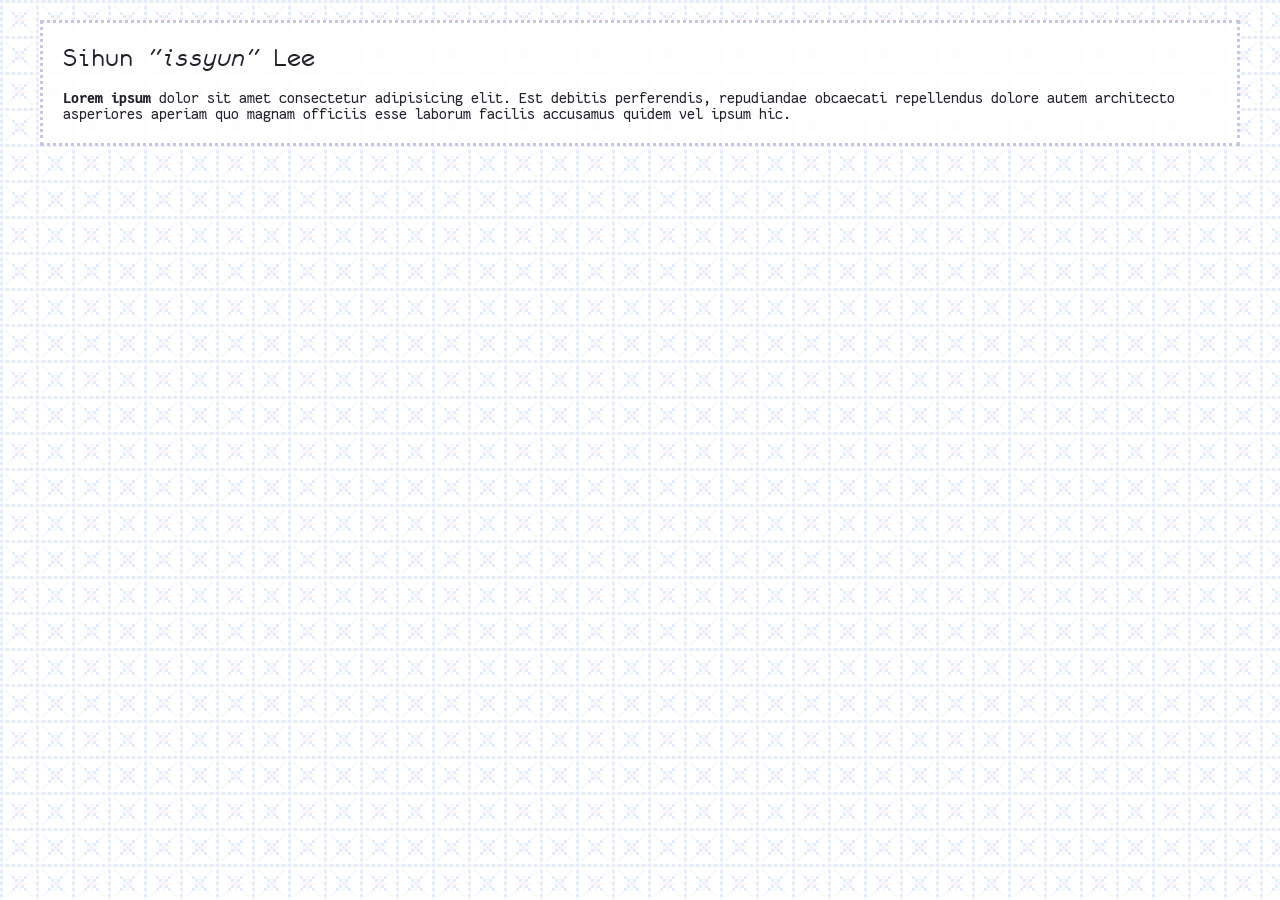
==== index.html @ 9e34fd27 "init repo" ====
<!DOCTYPE html>
<html lang="en">
    <head>
        <meta charset="UTF-8">
        <meta name="viewport" content="width=device-width, initial-scale=1.0">
        <title>Sihun "issyun" Lee</title>
        <link rel="stylesheet" href="css/reset.css">
        <link rel="stylesheet" href="css/styles.css">
    </head>
    <body>
        <div class="page-wrapper">
            <h1>Sihun <em>"issyun"</em> Lee</h1>
            <p><strong>Lorem ipsum</strong> dolor sit amet consectetur adipisicing elit. Est debitis perferendis, repudiandae obcaecati repellendus dolore autem architecto asperiores aperiam quo magnam officiis esse laborum facilis accusamus quidem vel ipsum hic.</p>
        </div>
    </body>
</html>
---- css/styles.css ----
@font-face {
    font-family: "FantasqueSansRegular";
    src: url('../fonts/FantasqueSansMNerdFont-Regular.ttf') format('truetype');
}

@font-face {
    font-family: "FantasqueSansBold";
    src: url('../fonts/FantasqueSansMNerdFont-Bold.ttf') format('truetype');
}

@font-face {
    font-family: "FantasqueSansItalic";
    src: url('../fonts/FantasqueSansMNerdFont-Italic.ttf') format('truetype');
}

@font-face {
    font-family: "FantasqueSansBoldItalic";
    src: url('../fonts/FantasqueSansMNerdFont-BoldItalic.ttf') format('truetype');
}

@font-face {
    font-family: "MonofurRegular";
    src: url('../fonts/MonofurNerdFont-Regular.ttf') format('truetype');
}

@font-face {
    font-family: "MonofurBold";
    src: url('../fonts/MonofurNerdFont-Bold.ttf') format('truetype');
}

@font-face {
    font-family: "MonofurItalic";
    src: url('../fonts/MonofurNerdFont-Italic.ttf') format('truetype');
}

html {
    font-size: 62.5%;
}

body {
    font-size: 1.6rem;
    padding: 2rem;
    color: #202029;
    background-image: url('../img/bgtile.png');
    background-repeat: repeat;
    background-size: 36px 36px;
}

p {
    font-family: "FantasqueSansRegular";
}

em {
    font-family: "FantasqueSansItalic";
}

strong {
    font-family: "FantasqueSansBold";
}

h1 {
    font-family: "MonofurRegular";
    font-size: 2.8rem;
    margin-bottom: 2rem;
}

h1 em {
    font-family: "MonofurItalic";
}


.page-wrapper {
    width: 100%;
    max-width: 120rem;
    margin: 0 auto;
    padding: 2rem;
    background-color: rgba(255, 255, 255, 0.9);
    border: 0.3rem dotted rgba(147, 146, 195, 0.5);
}
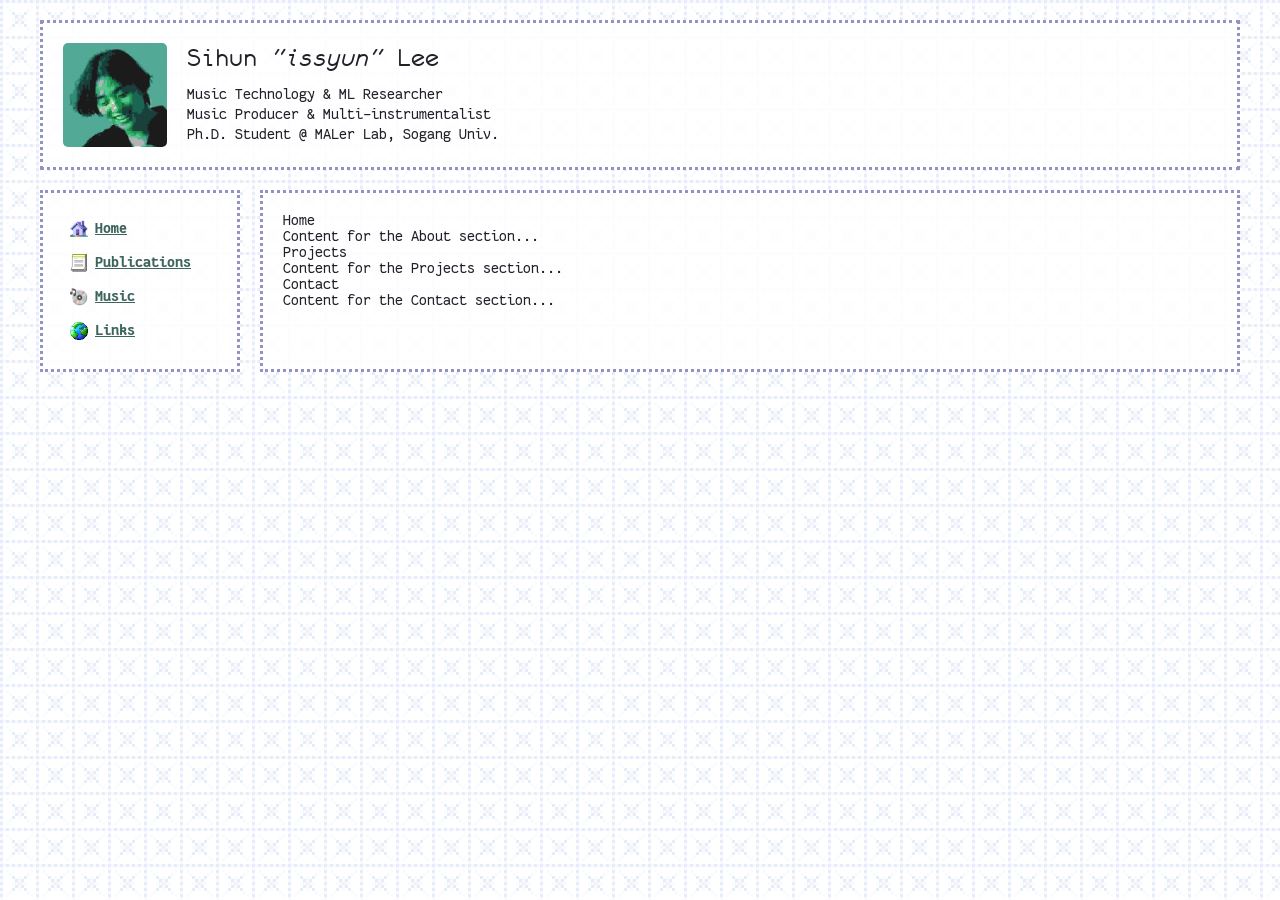
==== commit c8cbc6fa: "add: basic layout" ====
--- a/index.html
+++ b/index.html
@@ -8,9 +8,46 @@
         <link rel="stylesheet" href="css/styles.css">
     </head>
     <body>
-        <div class="page-wrapper">
-            <h1>Sihun <em>"issyun"</em> Lee</h1>
-            <p><strong>Lorem ipsum</strong> dolor sit amet consectetur adipisicing elit. Est debitis perferendis, repudiandae obcaecati repellendus dolore autem architecto asperiores aperiam quo magnam officiis esse laborum facilis accusamus quidem vel ipsum hic.</p>
+        <div class="header">
+            <img src="img/pfp.jpg" alt="Profile Picture" id="pfp">
+            <div>
+                <h1>Sihun <em>"issyun"</em> Lee</h1>
+                <p>Music Technology & ML Researcher</p>
+                <p>Music Producer & Multi-instrumentalist</p>
+                <p>Ph.D. Student @ MALer Lab, Sogang Univ.</p>
+            </div>
+        </div>
+        <div class="main-wrapper">
+            <nav>
+                <ul>
+                    <a href="#about">
+                        <li><img class="icon" src="img/icons/home.png"/>Home</li>
+                    </a>
+                    <a href="#projects">
+                        <li><img class="icon" src="img/icons/document.png"/>Publications</li>
+                    </a>
+                    <a href="#music">
+                        <li><img class="icon" src="img/icons/music.png"/>Music</li>
+                    </a>
+                    <a href="#contact">
+                        <li><img class="icon" src="img/icons/globe.png"/>Links</li>
+                    </a>
+                </ul>
+            </nav>
+            <div class="content">
+                <section id="about">
+                    <h2>Home</h2>
+                    <p>Content for the About section...</p>
+                </section>
+                <section id="projects">
+                    <h2>Projects</h2>
+                    <p>Content for the Projects section...</p>
+                </section>
+                <section id="contact">
+                    <h2>Contact</h2>
+                    <p>Content for the Contact section...</p>
+                </section>
+            </div>
         </div>
     </body>
 </html>
--- a/css/styles.css
+++ b/css/styles.css
@@ -40,14 +40,11 @@
 body {
     font-size: 1.6rem;
     padding: 2rem;
+    font-family: "FantasqueSansRegular";
     color: #202029;
     background-image: url('../img/bgtile.png');
     background-repeat: repeat;
     background-size: 36px 36px;
-}
-
-p {
-    font-family: "FantasqueSansRegular";
 }
 
 em {
@@ -61,19 +58,77 @@
 h1 {
     font-family: "MonofurRegular";
     font-size: 2.8rem;
-    margin-bottom: 2rem;
+    margin-bottom: 1.6rem;
 }
 
 h1 em {
     font-family: "MonofurItalic";
 }
 
+a, a:any-link {
+    font-family: "FantasqueSansBold";
+    color:  #3d645d;
+    text-decoration: underline;
+}
 
-.page-wrapper {
+.header {
+    display: flex;
+    width: 100%;
+    height: 15rem;
+    max-width: 120rem;
+    margin: 0 auto 2rem auto;
+    padding: 2rem;
+    background-color: rgba(255, 255, 255, 0.9);
+    border: 0.3rem dotted rgba(147, 146, 195, 1);
+}
+
+.header p {
+    margin-bottom: 0.4rem;
+}
+
+#pfp {
+    height: 100%;
+    border-radius: 0.5rem;
+    margin-right: 2rem;
+}
+
+.main-wrapper {
     width: 100%;
     max-width: 120rem;
+    display: grid;
+    grid-template-columns: 20rem 1fr;
+    grid-gap: 2rem;
     margin: 0 auto;
+    
+}
+
+nav {
+    background-color: rgba(255, 255, 255, 0.9);
+    border: 0.3rem dotted rgba(147, 146, 195, 1);
     padding: 2rem;
+}
+
+nav li {
+    display: flex;
+    align-items: center;
+    padding: 0.7rem;
+    margin-bottom: 0.2rem;
+}
+
+nav li:hover {
+    background-color: rgba(163, 213, 219, 0.3);
+    transition: background-color 0.3s ease;
+}
+
+.icon {
+    display: inline-block;
+    height: 1.8rem;
+    margin-right: 0.7rem;
+}
+
+.content {
     background-color: rgba(255, 255, 255, 0.9);
-    border: 0.3rem dotted rgba(147, 146, 195, 0.5);
-}+    border: 0.3rem dotted rgba(147, 146, 195, 1);
+    padding: 2rem;
+}
+
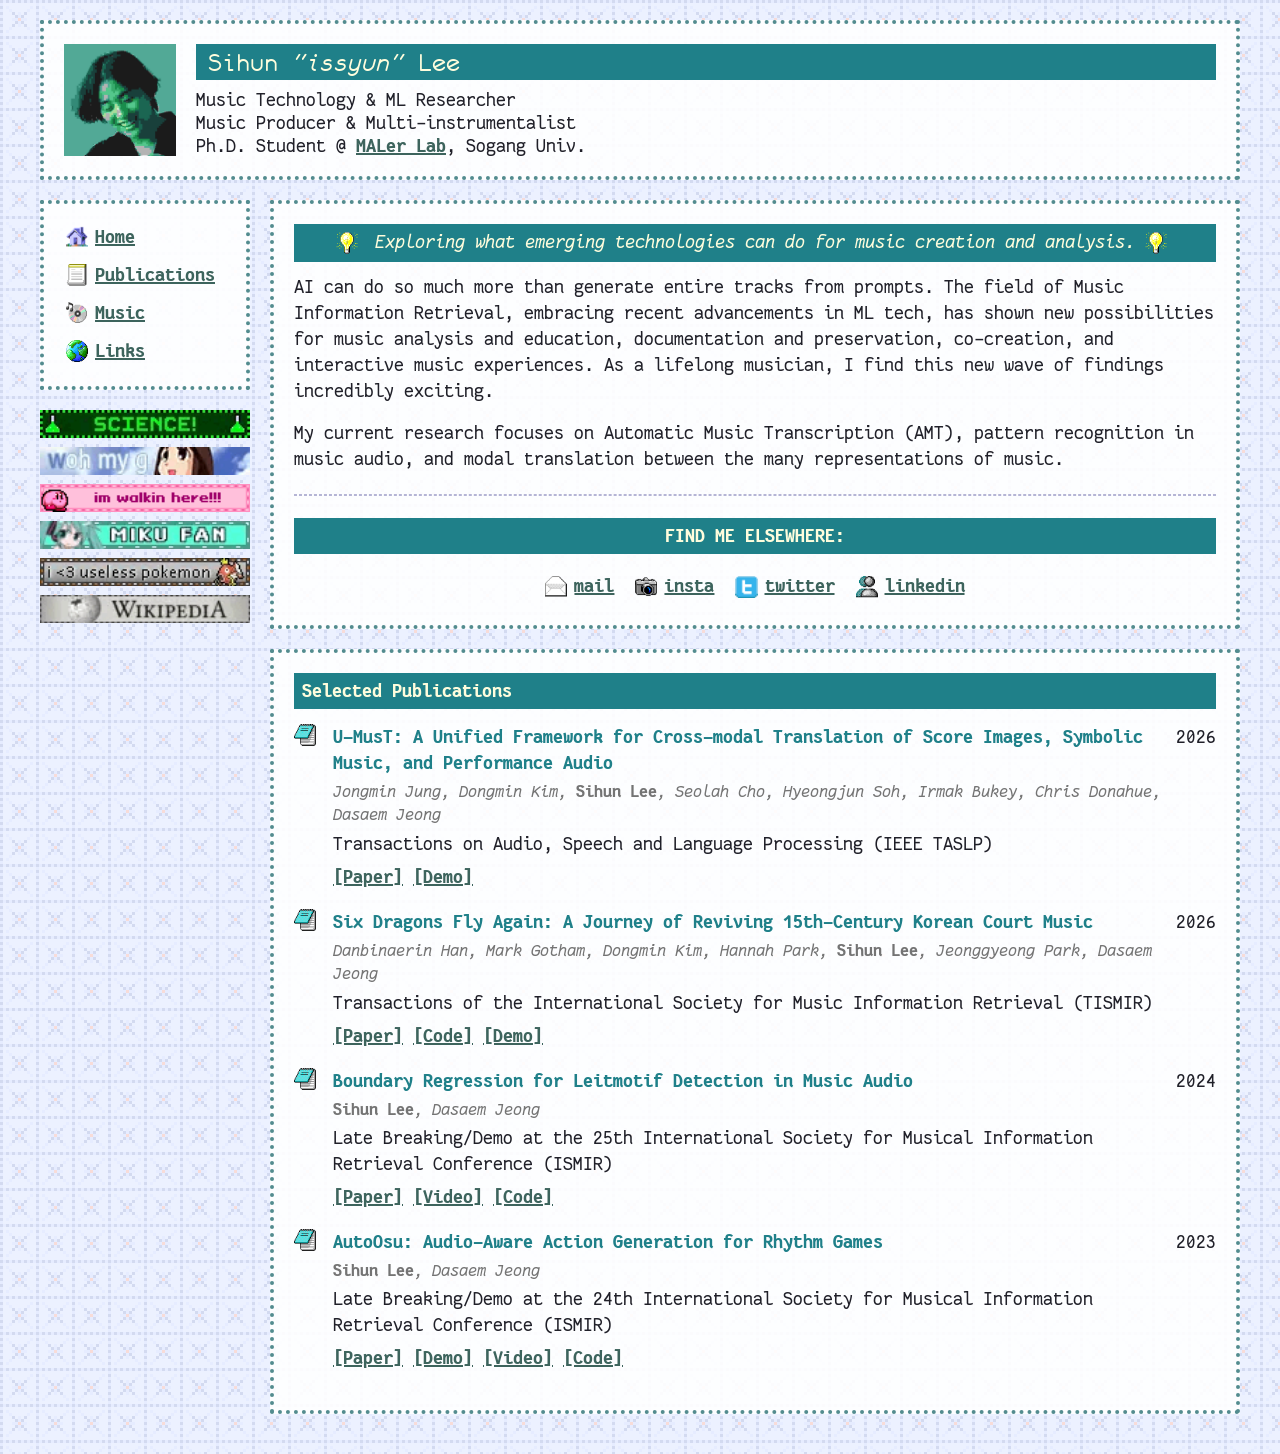
==== commit df770c6c: "add: intro and publications" ====
--- a/index.html
+++ b/index.html
@@ -14,39 +14,131 @@
                 <h1>Sihun <em>"issyun"</em> Lee</h1>
                 <p>Music Technology & ML Researcher</p>
                 <p>Music Producer & Multi-instrumentalist</p>
-                <p>Ph.D. Student @ MALer Lab, Sogang Univ.</p>
+                <p>Ph.D. Student @ <a href="https://malerlab.github.io/" target="_blank">MALer Lab</a>, Sogang Univ.</p>
             </div>
         </div>
         <div class="main-wrapper">
-            <nav>
-                <ul>
-                    <a href="#about">
-                        <li><img class="icon" src="img/icons/home.png"/>Home</li>
-                    </a>
-                    <a href="#projects">
-                        <li><img class="icon" src="img/icons/document.png"/>Publications</li>
-                    </a>
-                    <a href="#music">
-                        <li><img class="icon" src="img/icons/music.png"/>Music</li>
-                    </a>
-                    <a href="#contact">
-                        <li><img class="icon" src="img/icons/globe.png"/>Links</li>
-                    </a>
-                </ul>
-            </nav>
-            <div class="content">
-                <section id="about">
-                    <h2>Home</h2>
-                    <p>Content for the About section...</p>
-                </section>
-                <section id="projects">
-                    <h2>Projects</h2>
-                    <p>Content for the Projects section...</p>
-                </section>
-                <section id="contact">
-                    <h2>Contact</h2>
-                    <p>Content for the Contact section...</p>
-                </section>
+            <div>
+                <div id="sidebar">
+                    <nav>
+                        <ul>
+                            <a href="#about">
+                                <li><img class="icon" src="img/icons/home.png"/>Home</li>
+                            </a>
+                            <a href="#projects">
+                                <li><img class="icon" src="img/icons/document.png"/>Publications</li>
+                            </a>
+                            <a href="#music">
+                                <li><img class="icon" src="img/icons/music.png"/>Music</li>
+                            </a>
+                            <a href="#contact">
+                                <li><img class="icon" src="img/icons/globe.png"/>Links</li>
+                            </a>
+                        </ul>
+                    </nav>
+                    <div id="blinkies">
+                        <img src="img/blinkies/science.gif" />
+                        <img src="img/blinkies/woh.gif" />
+                        <img src="img/blinkies/kirbywalk.gif" />
+                        <img src="img/blinkies/miku.gif" />
+                        <img src="img/blinkies/pokemon.gif" />
+                        <img src="img/blinkies/wikipedia.gif" />
+                    </div>
+                </div>
+            </div>
+            <div>
+                <div class="content">
+                    <section>
+                        <h2 id="catch">
+                            <img class="icon" src="img/icons/bulb.png"/>
+                            Exploring what emerging technologies can do for music creation and analysis.
+                            <img class="icon" src="img/icons/bulb.png"/>
+                        </h2>
+                        <p>AI can do so much more than generate entire tracks from prompts. The field of Music Information Retrieval, embracing recent advancements in ML tech, has shown new possibilities for music analysis and education, documentation and preservation, co-creation, and interactive music experiences. As a lifelong musician, I find this new wave of findings incredibly exciting.</p>
+                        <p>My current research focuses on Automatic Music Transcription (AMT), pattern recognition in music audio, and modal translation between the many representations of music.</p>
+                    </section>
+                    <hr />
+                    <section>
+                        <h2 class="text-center">FIND ME ELSEWHERE:</h2>
+                        <ul id="contacts">
+                            <a href="mailto:sihunlee@sogang.ac.kr">
+                                <li><img class="icon" src="img/icons/mail.png"/>mail</li>
+                            </a>
+                            <a href="https://www.instagram.com/iss.yun/" target="_blank">
+                                <li><img class="icon" src="img/icons/cam.png"/>insta</li>
+                            </a>
+                            <a href="https://twitter.com/is_s_yun" target="_blank">
+                                <li><img class="icon" src="img/icons/twit.png"/>twitter</li>
+                            </a>
+                            <a href="https://www.linkedin.com/in/sihun-lee-44748b250" target="_blank">
+                                <li><img class="icon" src="img/icons/linkedin.png"/>linkedin</li>
+                            </a>
+                        </ul>
+                    </section>
+                </div>
+
+                <div class="content">
+                    <h2>Selected Publications</h2>
+                    <div class="bib-item">
+                        <img class="icon" src="img/icons/doc.png"/>
+                        <div class="bib-details">
+                            <p class="bib-title">U-MusT: A Unified Framework for Cross-modal Translation of Score Images, Symbolic Music, and Performance Audio</p>
+                            <p class="bib-authors">Jongmin Jung, Dongmin Kim, <strong>Sihun Lee</strong>, Seolah Cho, Hyeongjun Soh, Irmak Bukey, Chris Donahue, Dasaem Jeong</p>
+                            <p class="bib-source">Transactions on Audio, Speech and Language Processing (IEEE TASLP)</p>
+                            <div class="bib-links">
+                                <a href="https://ieeexplore.ieee.org/abstract/document/11316398" target="_blank">[Paper]</a>
+                                <a href="https://sakem.in/u-must/" target="_blank">[Demo]</a>
+                            </div>
+                        </div>
+                        <p class="bib-year">2026</p>
+                    </div>
+
+                    <div class="bib-item">
+                        <img class="icon" src="img/icons/doc.png"/>
+                        <div class="bib-details">
+                            <p class="bib-title">Six Dragons Fly Again: A Journey of Reviving 15th‑Century Korean Court Music</p>
+                            <p class="bib-authors">Danbinaerin Han, Mark Gotham, Dongmin Kim, Hannah Park, <strong>Sihun Lee</strong>, Jeonggyeong Park, Dasaem Jeong</p>
+                            <p class="bib-source">Transactions of the International Society for Music Information Retrieval (TISMIR)</p>
+                            <div class="bib-links">
+                                <a href="https://transactions.ismir.net/articles/10.5334/tismir.286" target="_blank">[Paper]</a>
+                                <a href="https://github.com/malerlab/sejongmusic" target="_blank">[Code]</a>
+                                <a href="https://www.six-dragons-fly-again.site/" target="_blank">[Demo]</a>
+                            </div>
+                        </div>
+                        <p class="bib-year">2026</p>
+                    </div>
+
+                    <div class="bib-item">
+                        <img class="icon" src="img/icons/doc.png"/>
+                        <div class="bib-details">
+                            <p class="bib-title">Boundary Regression for Leitmotif Detection in Music Audio</p>
+                            <p class="bib-authors"><strong>Sihun Lee</strong>, Dasaem Jeong</p>
+                            <p class="bib-source">Late Breaking/Demo at the 25th International Society for Musical Information Retrieval Conference (ISMIR)</p>
+                            <div class="bib-links">
+                                <a href="https://ismir2024program.ismir.net/lbd_506.html" target="_blank">[Paper]</a>
+                                <a href="https://www.youtube.com/watch?v=75cNbrIj5CI" target="_blank">[Video]</a>
+                                <a href="https://github.com/MALerLab/leitmotif-boundary-regression" target="_blank">[Code]</a>
+                            </div>
+                        </div>
+                        <p class="bib-year">2024</p>
+                    </div>
+
+                    <div class="bib-item">
+                        <img class="icon" src="img/icons/doc.png"/>
+                        <div class="bib-details">
+                            <p class="bib-title">AutoOsu: Audio-Aware Action Generation for Rhythm Games</p>
+                            <p class="bib-authors"><strong>Sihun Lee</strong>, Dasaem Jeong</p>
+                            <p class="bib-source">Late Breaking/Demo at the 24th International Society for Musical Information Retrieval Conference (ISMIR)</p>
+                            <div class="bib-links">
+                                <a href="https://ismir2023program.ismir.net/lbd_319.html" target="_blank">[Paper]</a>
+                                <a href="https://issyun.github.io/autoosu/" target="_blank">[Demo]</a>
+                                <a href="https://www.youtube.com/watch?v=WFZILcxf76o" target="_blank">[Video]</a>
+                                <a href="https://github.com/issyun/AutoOsu" target="_blank">[Code]</a>
+                            </div>
+                        </div>
+                        <p class="bib-year">2023</p>
+                    </div>
+                </div>
             </div>
         </div>
     </body>
--- a/css/styles.css
+++ b/css/styles.css
@@ -38,13 +38,18 @@
 }
 
 body {
-    font-size: 1.6rem;
+    font-size: 2rem;
     padding: 2rem;
     font-family: "FantasqueSansRegular";
     color: #202029;
-    background-image: url('../img/bgtile.png');
+    background-image: url('../img/bgtile1.png');
     background-repeat: repeat;
     background-size: 36px 36px;
+}
+
+p {
+    line-height: 1.3;
+    margin-bottom: 1.6rem;
 }
 
 em {
@@ -58,37 +63,59 @@
 h1 {
     font-family: "MonofurRegular";
     font-size: 2.8rem;
-    margin-bottom: 1.6rem;
+    padding: 0.4rem 1.2rem;
+    margin-bottom: 1rem;
+    background-color: rgb(31, 128, 137);
+    color: #FFFDDD;
 }
 
 h1 em {
     font-family: "MonofurItalic";
 }
 
+h2 {
+    font-family: "FantasqueSansBold";
+    margin-bottom: 1.5rem;
+    color: #FFFDDD;
+    background-color: rgb(31, 128, 137);
+    padding: 0.8rem;
+}
+
 a, a:any-link {
     font-family: "FantasqueSansBold";
     color:  #3d645d;
     text-decoration: underline;
 }
 
+hr {
+    border-style: dashed;
+    border-width: 0.15rem;
+    border-color: rgb(181, 181, 213);
+    margin: 2.2rem 0;
+}
+
 .header {
     display: flex;
     width: 100%;
-    height: 15rem;
+    height: 16rem;
     max-width: 120rem;
     margin: 0 auto 2rem auto;
     padding: 2rem;
     background-color: rgba(255, 255, 255, 0.9);
-    border: 0.3rem dotted rgba(147, 146, 195, 1);
+    border: 0.4rem dotted rgb(83, 140, 143);
+}
+
+.header div{
+    flex: 1;
 }
 
 .header p {
-    margin-bottom: 0.4rem;
+    line-height: 1;
+    margin-bottom: 0.3rem;
 }
 
 #pfp {
     height: 100%;
-    border-radius: 0.5rem;
     margin-right: 2rem;
 }
 
@@ -96,16 +123,16 @@
     width: 100%;
     max-width: 120rem;
     display: grid;
-    grid-template-columns: 20rem 1fr;
+    grid-template-columns: 21rem 1fr;
     grid-gap: 2rem;
     margin: 0 auto;
-    
 }
 
 nav {
     background-color: rgba(255, 255, 255, 0.9);
-    border: 0.3rem dotted rgba(147, 146, 195, 1);
-    padding: 2rem;
+    border: 0.4rem dotted rgb(83, 140, 143);
+    padding: 1.5rem;
+    margin-bottom: 2rem;
 }
 
 nav li {
@@ -115,20 +142,80 @@
     margin-bottom: 0.2rem;
 }
 
-nav li:hover {
+a li:hover {
     background-color: rgba(163, 213, 219, 0.3);
     transition: background-color 0.3s ease;
 }
 
 .icon {
     display: inline-block;
-    height: 1.8rem;
+    vertical-align: middle;
+    height: 2.2rem;
     margin-right: 0.7rem;
 }
 
 .content {
     background-color: rgba(255, 255, 255, 0.9);
-    border: 0.3rem dotted rgba(147, 146, 195, 1);
+    border: 0.4rem dotted rgb(83, 140, 143);
     padding: 2rem;
-}
-
+    margin-bottom: 2rem;
+}
+
+.bib-item {
+    display: flex;
+    gap: 1rem;
+    margin-bottom: 2.2rem;
+}
+
+.bib-title {
+    font-family: "FantasqueSansBold";
+    color: rgb(31, 128, 137);
+    margin-bottom: 0.4rem;
+}
+
+.bib-authors {
+    font-family: "FantasqueSansItalic";
+    font-size: 1.8rem;
+    color: rgb(116, 116, 116);
+    margin-bottom: 0.4rem;
+}
+
+.bib-source {
+    margin-bottom: 1rem;
+}
+
+.bib-links {
+    font-family: "FantasqueSansRegular";
+    color: rgb(83, 140, 143);
+}
+
+#sidebar {
+    position: sticky;
+    top: 2rem;
+}
+
+#blinkies img {
+    width: 100%;
+    margin-bottom: 0.5rem;
+}
+
+#catch {
+    font-family: "FantasqueSansItalic";
+    text-align: center;
+    margin-bottom: 1.2rem;
+}
+
+#contacts {
+    display: flex;
+    flex-wrap: wrap;
+    justify-content: center;
+    gap: 0.7rem;
+}
+
+#contacts li {
+    padding: 0.7rem;
+}
+
+.text-center {
+    text-align: center;
+}
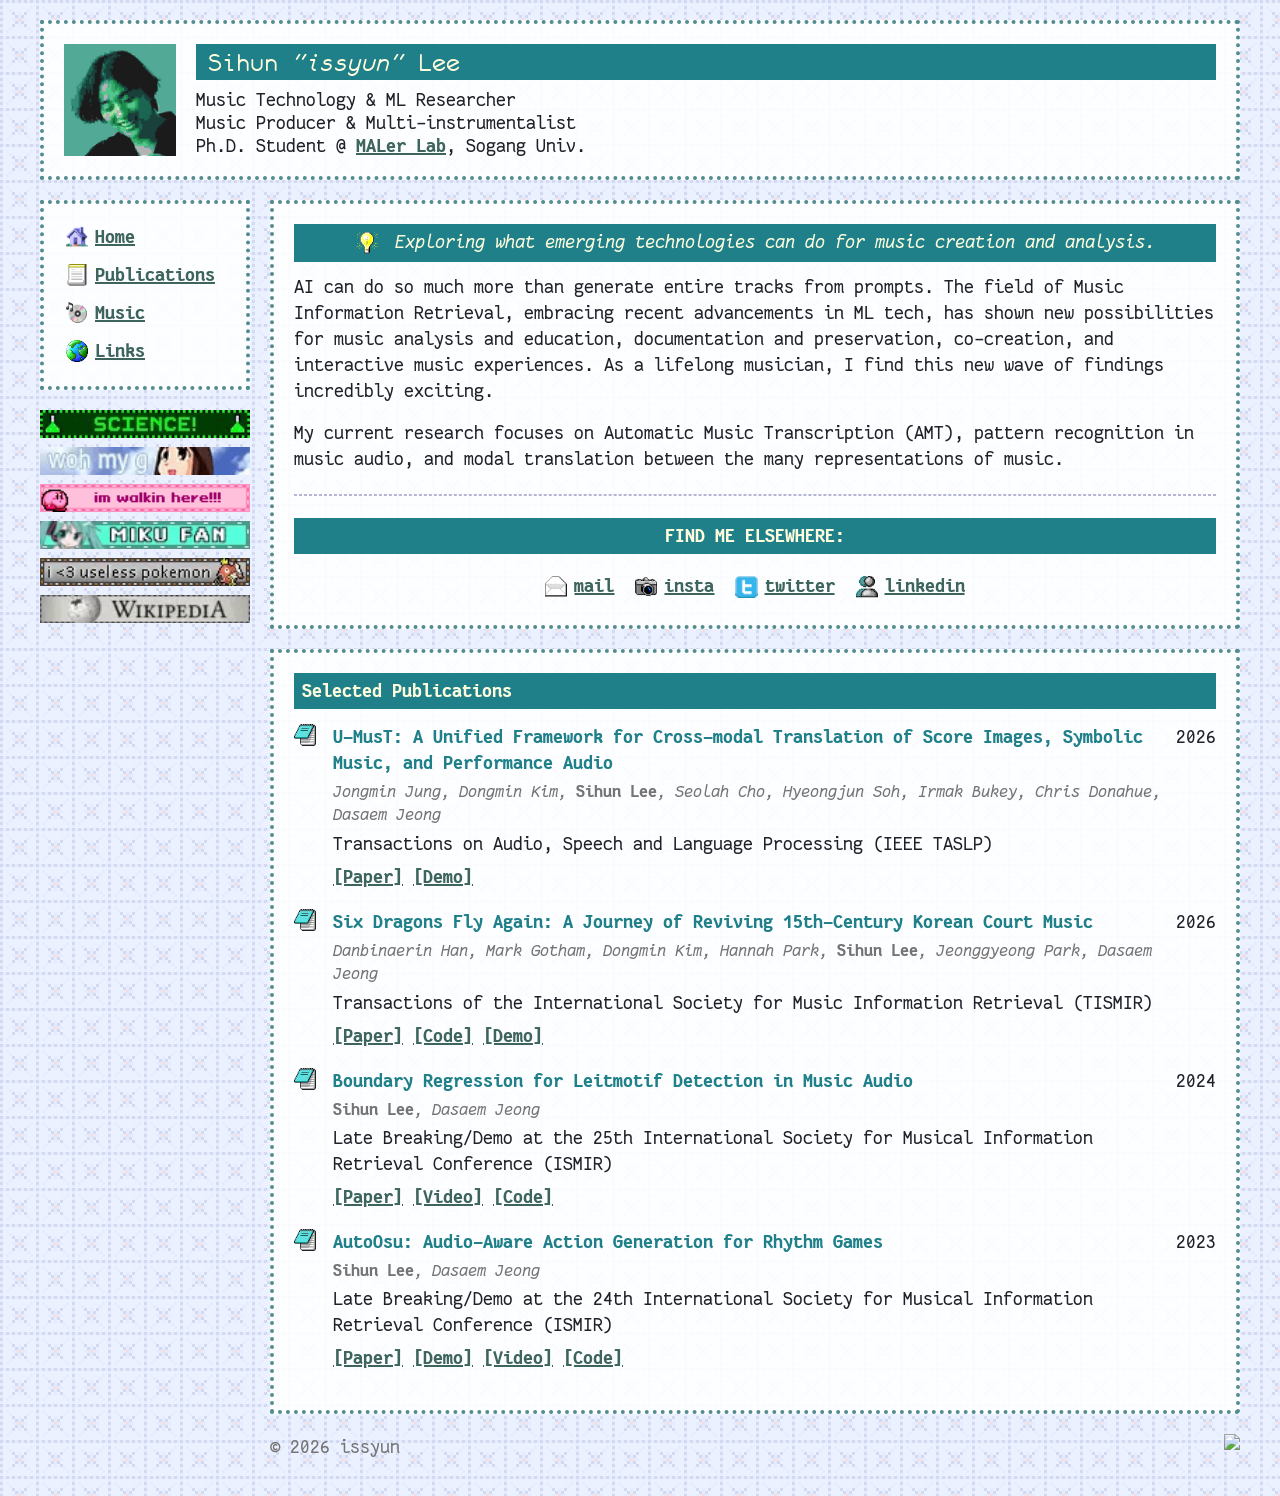
==== commit 6b20b433: "add: links page" ====
--- a/index.html
+++ b/index.html
@@ -31,7 +31,7 @@
                             <a href="#music">
                                 <li><img class="icon" src="img/icons/music.png"/>Music</li>
                             </a>
-                            <a href="#contact">
+                            <a href="/links">
                                 <li><img class="icon" src="img/icons/globe.png"/>Links</li>
                             </a>
                         </ul>
@@ -52,7 +52,6 @@
                         <h2 id="catch">
                             <img class="icon" src="img/icons/bulb.png"/>
                             Exploring what emerging technologies can do for music creation and analysis.
-                            <img class="icon" src="img/icons/bulb.png"/>
                         </h2>
                         <p>AI can do so much more than generate entire tracks from prompts. The field of Music Information Retrieval, embracing recent advancements in ML tech, has shown new possibilities for music analysis and education, documentation and preservation, co-creation, and interactive music experiences. As a lifelong musician, I find this new wave of findings incredibly exciting.</p>
                         <p>My current research focuses on Automatic Music Transcription (AMT), pattern recognition in music audio, and modal translation between the many representations of music.</p>
@@ -139,6 +138,10 @@
                         <p class="bib-year">2023</p>
                     </div>
                 </div>
+                <div id="footer">
+                    <p>© 2026 issyun</p>
+                    <a href="https://nekoweb.org/"><img src="https://nekoweb.org/assets/buttons/button12.gif"></a>
+                </div>
             </div>
         </div>
     </body>
--- a/css/styles.css
+++ b/css/styles.css
@@ -81,6 +81,12 @@
     padding: 0.8rem;
 }
 
+h3 {
+    font-family: "FantasqueSansBold";
+    color: rgb(31, 128, 137);
+    margin-bottom: 1rem;
+}
+
 a, a:any-link {
     font-family: "FantasqueSansBold";
     color:  #3d645d;
@@ -218,4 +224,31 @@
 
 .text-center {
     text-align: center;
+}
+
+.links-wrapper {
+    display: flex;
+    flex-wrap: wrap;
+    gap: 1.5rem;
+    margin-bottom: 2.5rem;
+}
+
+.links-wrapper a {
+    flex: 1 1 20rem;
+    display: block;
+}
+
+button {
+    width: 100%;
+    height: 100%;
+    padding: 2rem;
+    font-family: "FantasqueSansRegular";
+    font-size: 1.8rem;
+    cursor: pointer;
+}
+
+#footer {
+    display: flex;
+    justify-content: space-between;
+    color: rgb(116, 116, 116);
 }
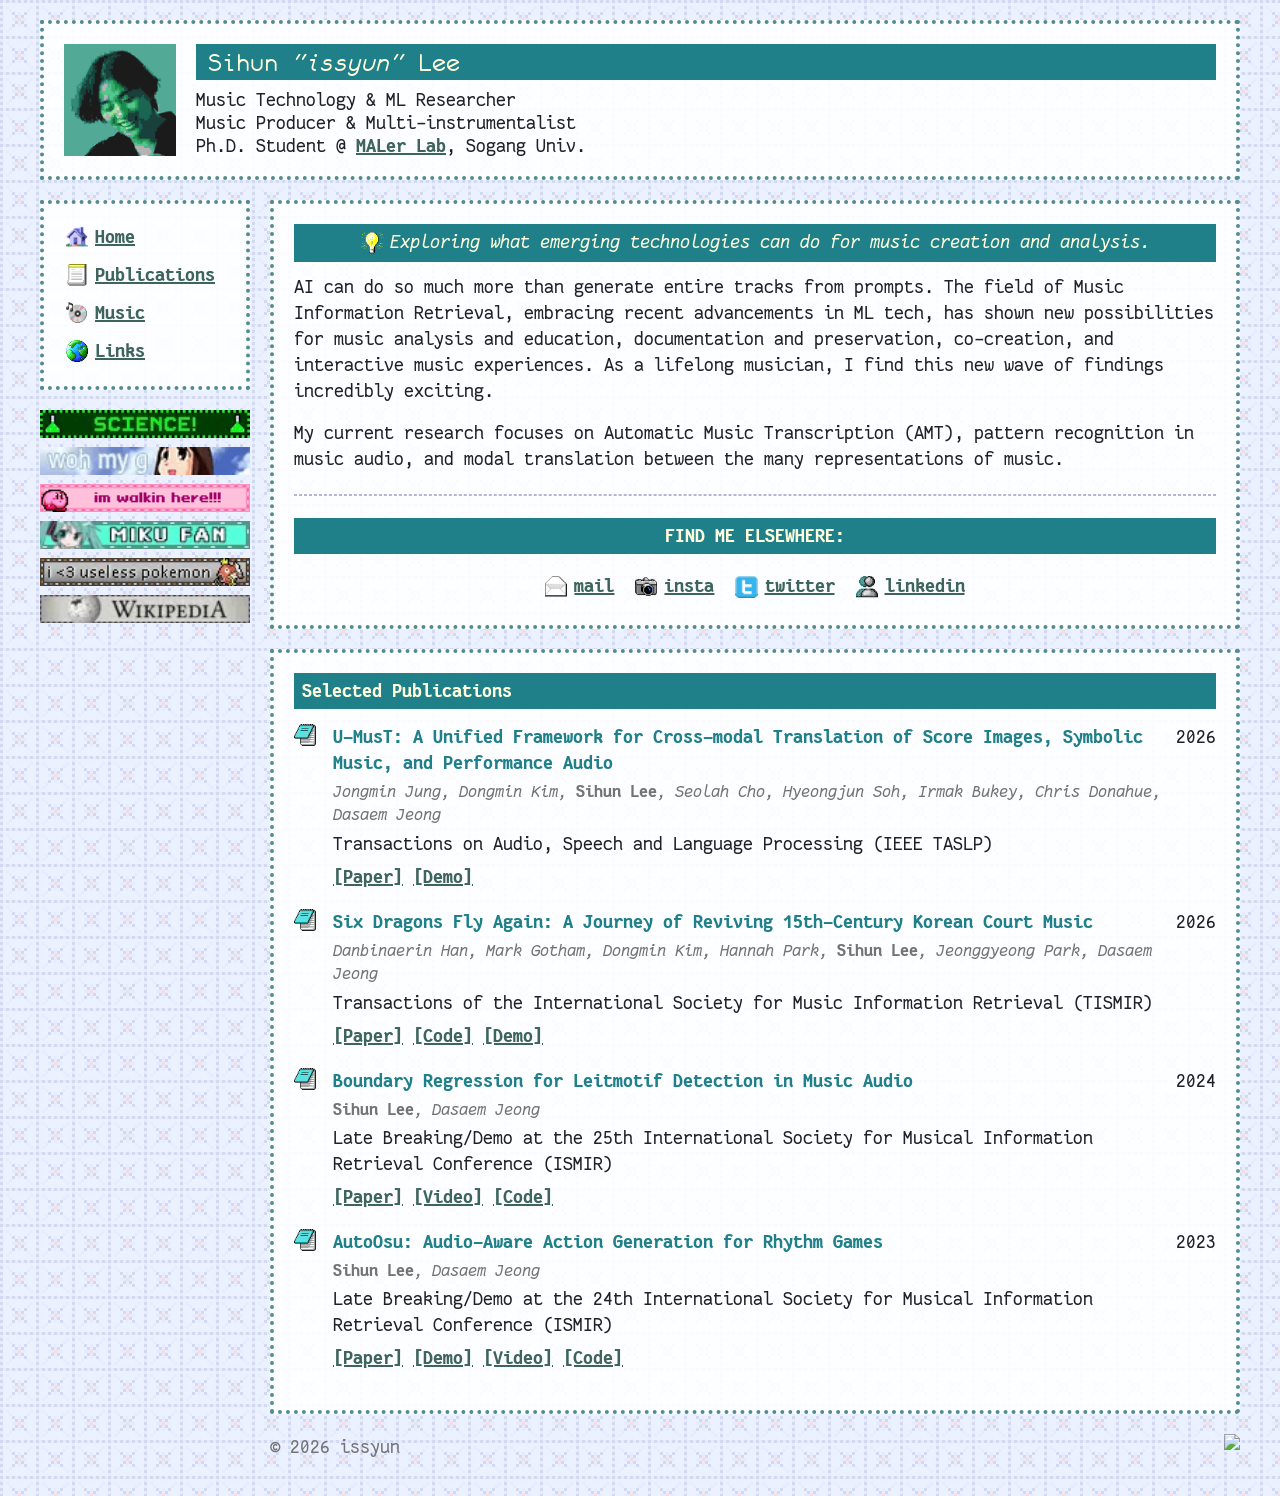
==== commit 5c2190d2: "add: responsive layout for mobile" ====
--- a/index.html
+++ b/index.html
@@ -7,7 +7,7 @@
         <link rel="stylesheet" href="css/reset.css">
         <link rel="stylesheet" href="css/styles.css">
     </head>
-    <body>
+    <body id="top">
         <div class="header">
             <img src="img/pfp.jpg" alt="Profile Picture" id="pfp">
             <div>
@@ -22,10 +22,10 @@
                 <div id="sidebar">
                     <nav>
                         <ul>
-                            <a href="#about">
+                            <a href="#top">
                                 <li><img class="icon" src="img/icons/home.png"/>Home</li>
                             </a>
-                            <a href="#projects">
+                            <a href="#publications">
                                 <li><img class="icon" src="img/icons/document.png"/>Publications</li>
                             </a>
                             <a href="#music">
@@ -37,12 +37,22 @@
                         </ul>
                     </nav>
                     <div id="blinkies">
-                        <img src="img/blinkies/science.gif" />
-                        <img src="img/blinkies/woh.gif" />
-                        <img src="img/blinkies/kirbywalk.gif" />
-                        <img src="img/blinkies/miku.gif" />
-                        <img src="img/blinkies/pokemon.gif" />
-                        <img src="img/blinkies/wikipedia.gif" />
+                        <div>
+                            <img src="img/blinkies/science.gif" />
+                            <img src="img/blinkies/woh.gif" />
+                            <img src="img/blinkies/kirbywalk.gif" />
+                            <img src="img/blinkies/miku.gif" />
+                            <img src="img/blinkies/pokemon.gif" />
+                            <img src="img/blinkies/wikipedia.gif" />
+                        </div>
+                        <div class="mobile-only">
+                            <img src="img/blinkies/science.gif" />
+                            <img src="img/blinkies/woh.gif" />
+                            <img src="img/blinkies/kirbywalk.gif" />
+                            <img src="img/blinkies/miku.gif" />
+                            <img src="img/blinkies/pokemon.gif" />
+                            <img src="img/blinkies/wikipedia.gif" />
+                        </div>
                     </div>
                 </div>
             </div>
@@ -50,8 +60,7 @@
                 <div class="content">
                     <section>
                         <h2 id="catch">
-                            <img class="icon" src="img/icons/bulb.png"/>
-                            Exploring what emerging technologies can do for music creation and analysis.
+                            <img class="icon" src="img/icons/bulb.png"/>Exploring what emerging technologies can do for music creation and analysis.
                         </h2>
                         <p>AI can do so much more than generate entire tracks from prompts. The field of Music Information Retrieval, embracing recent advancements in ML tech, has shown new possibilities for music analysis and education, documentation and preservation, co-creation, and interactive music experiences. As a lifelong musician, I find this new wave of findings incredibly exciting.</p>
                         <p>My current research focuses on Automatic Music Transcription (AMT), pattern recognition in music audio, and modal translation between the many representations of music.</p>
@@ -76,7 +85,7 @@
                     </section>
                 </div>
 
-                <div class="content">
+                <div class="content" id="publications">
                     <h2>Selected Publications</h2>
                     <div class="bib-item">
                         <img class="icon" src="img/icons/doc.png"/>
--- a/css/styles.css
+++ b/css/styles.css
@@ -238,17 +238,156 @@
     display: block;
 }
 
+.desktop-only {
+    display: block;
+}
+
+.mobile-only {
+    display: none;
+}
+
 button {
     width: 100%;
     height: 100%;
     padding: 2rem;
     font-family: "FantasqueSansRegular";
     font-size: 1.8rem;
+    background-color: rgb(220, 230, 229);
+    border: 0.4rem groove rgb(125, 176, 179);
+    border-radius: 0.3rem;
     cursor: pointer;
+}
+
+button:hover {
+    background-color: rgb(241, 248, 247);
+    transition: background-color 0.3s ease;
+}
+
+button:active {
+    background-color: rgb(170, 191, 189);
 }
 
 #footer {
     display: flex;
     justify-content: space-between;
     color: rgb(116, 116, 116);
+}
+
+@media screen and (max-width: 666px) {
+    body {
+        font-size: 1.6rem;
+        padding: 1rem;
+    }
+
+    .header {
+        flex-direction: column;
+        margin-bottom: 1rem;
+        height: auto;
+        padding: 1rem;
+        border-width: 0.3rem;
+    }
+
+    nav {
+        padding: 1rem;
+        border-width: 0.3rem;
+        margin-bottom: 1rem;
+    }
+
+    nav ul {
+        display: grid;
+        gap: 1rem;
+        grid-template-columns: 1fr 1fr;
+    }
+
+    nav li {
+        background-color: rgb(220, 230, 229);
+        border: 0.4rem groove rgb(125, 176, 179);
+        border-radius: 0.3rem;
+    }
+
+    button {
+        font-size: 1.6rem;
+        margin-bottom: 1.2rem;
+    }
+
+    #pfp {
+        width: 100%;
+        object-fit: cover;
+        height: 10rem;
+        margin-bottom: 1rem;
+    }
+
+    #sidebar {
+        position: static;
+        top: auto;
+    }
+
+    #blinkies {
+        display: block;
+        overflow: hidden;
+        gap: 1rem;
+        height: 2.7rem;
+        margin-bottom: 1rem;
+        position: relative;
+    }
+
+    #blinkies div {
+        width: calc((20rem + 1rem) * 6);
+        height: 2.7rem;
+        position: absolute;
+        overflow: hidden;
+        animation: marquee 7s linear infinite;
+    }
+
+    #blinkies div:nth-child(2) {
+        animation: marquee2 7s linear infinite;
+    }
+
+    @keyframes marquee {
+        0% { left: 0; }
+        100% { left: calc((-20rem - 0.8rem) * 6); }
+    }
+
+    @keyframes marquee2 {
+        0% { left: calc((20rem + 0.8rem) * 6); }
+        100% { left: 0; }
+    }
+
+    #blinkies img {
+        display: inline-block;
+        width: 20rem;
+        margin-bottom: 0;
+    }
+
+    .desktop-only {
+        display: none;
+    }
+
+    .mobile-only {
+        display: block;
+    }
+
+    .main-wrapper {
+        display: block;
+    }
+
+    .bib-authors {
+        font-size: 1.4rem;
+    }
+
+    .links-wrapper {
+        display: block;
+        margin-bottom: 1.5rem;
+    }
+
+    .content {
+        border-width: 0.3rem;
+        padding: 1rem;
+    }
+}
+
+@media screen and (max-width: 369px) {
+    body {
+        font-size: 1.4rem;
+    }
 }
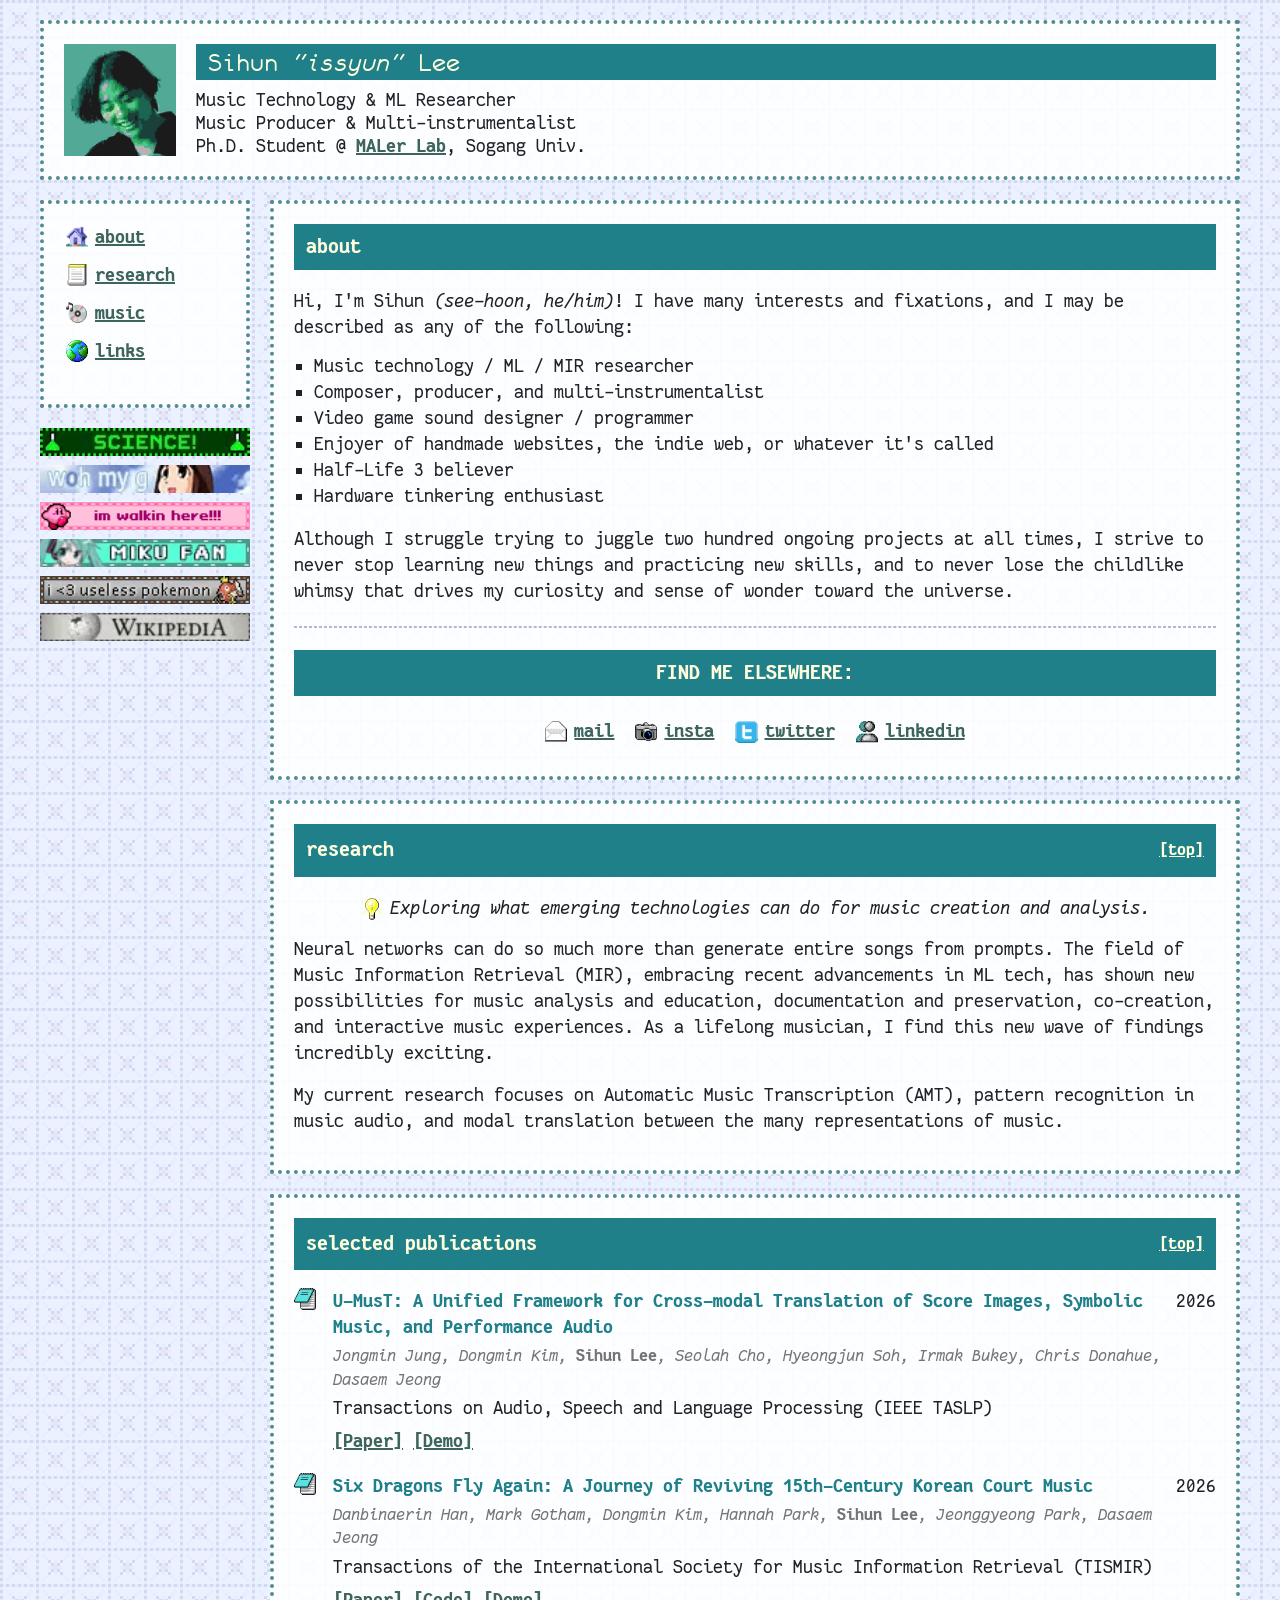
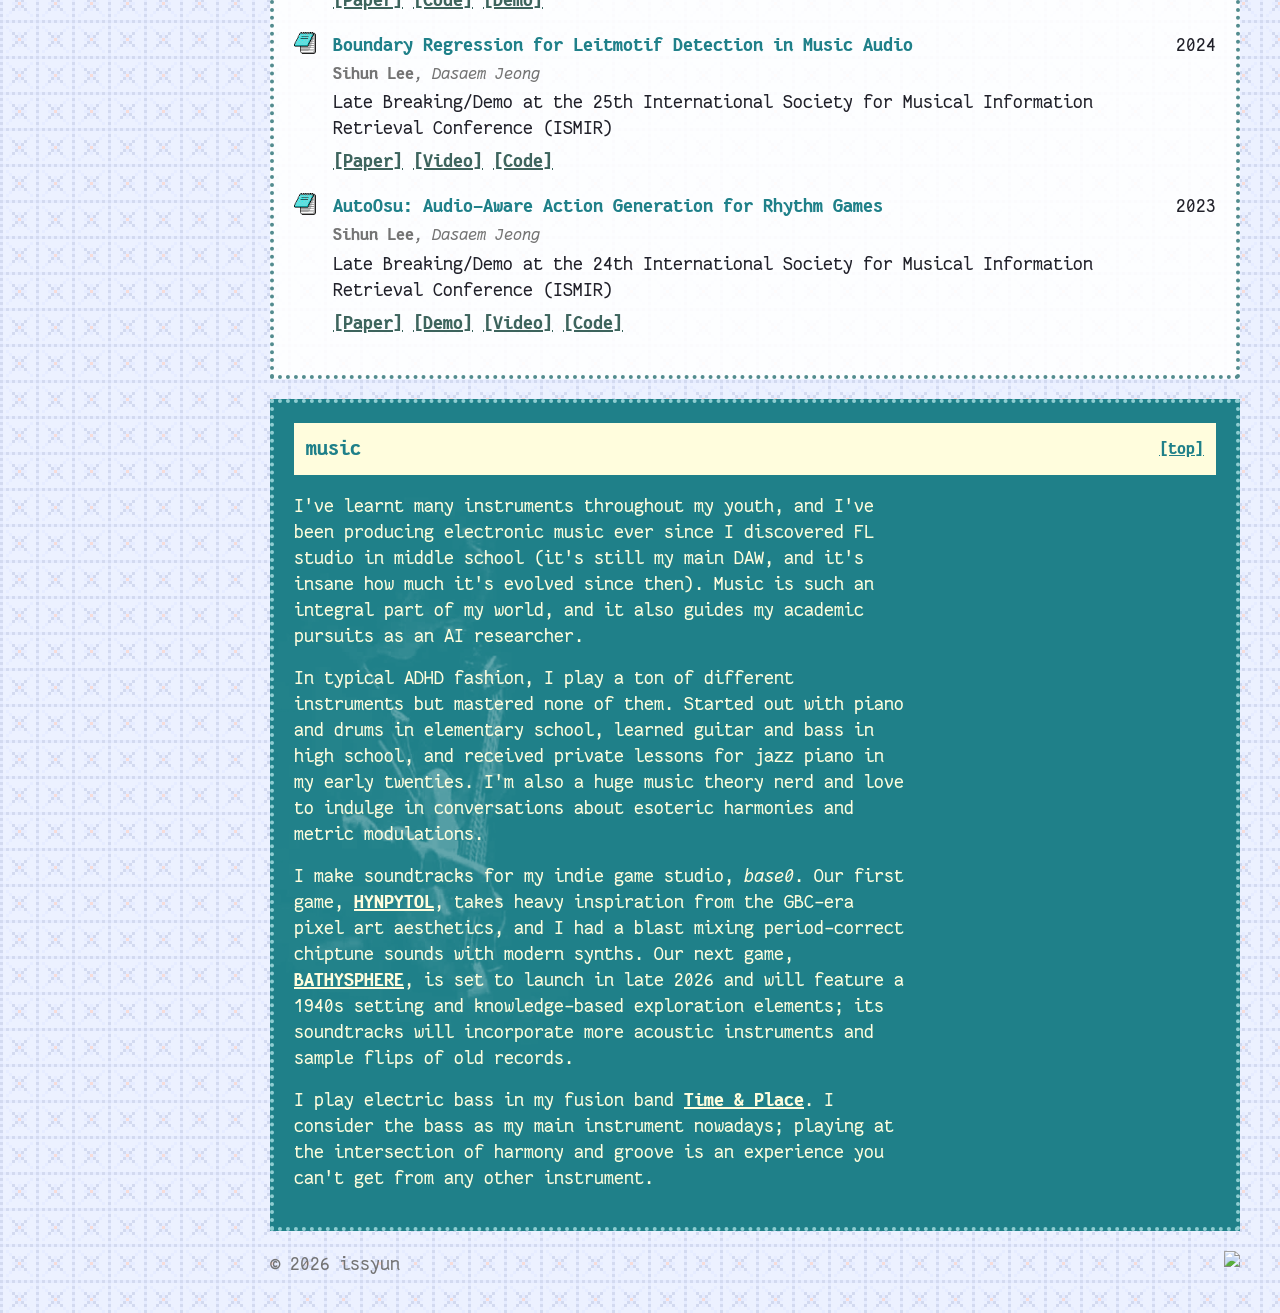
==== commit 55c82a4d: "add: content for 'about' and 'music'" ====
--- a/index.html
+++ b/index.html
@@ -23,16 +23,16 @@
                     <nav>
                         <ul>
                             <a href="#top">
-                                <li><img class="icon" src="img/icons/home.png"/>Home</li>
+                                <li><img class="icon" src="img/icons/home.png"/>about</li>
                             </a>
-                            <a href="#publications">
-                                <li><img class="icon" src="img/icons/document.png"/>Publications</li>
+                            <a href="#research">
+                                <li><img class="icon" src="img/icons/document.png"/>research</li>
                             </a>
                             <a href="#music">
-                                <li><img class="icon" src="img/icons/music.png"/>Music</li>
+                                <li><img class="icon" src="img/icons/music.png"/>music</li>
                             </a>
                             <a href="/links">
-                                <li><img class="icon" src="img/icons/globe.png"/>Links</li>
+                                <li><img class="icon" src="img/icons/globe.png"/>links</li>
                             </a>
                         </ul>
                     </nav>
@@ -58,35 +58,48 @@
             </div>
             <div>
                 <div class="content">
-                    <section>
-                        <h2 id="catch">
-                            <img class="icon" src="img/icons/bulb.png"/>Exploring what emerging technologies can do for music creation and analysis.
-                        </h2>
-                        <p>AI can do so much more than generate entire tracks from prompts. The field of Music Information Retrieval, embracing recent advancements in ML tech, has shown new possibilities for music analysis and education, documentation and preservation, co-creation, and interactive music experiences. As a lifelong musician, I find this new wave of findings incredibly exciting.</p>
-                        <p>My current research focuses on Automatic Music Transcription (AMT), pattern recognition in music audio, and modal translation between the many representations of music.</p>
-                    </section>
+                    <h2>about</h2>
+                    <p>Hi, I'm Sihun <em>(see-hoon, he/him)</em>! I have many interests and fixations, and I may be described as any of the following:</p>
+                    <ul>
+                        <li>Music technology / ML / MIR researcher</li>
+                        <li>Composer, producer, and multi-instrumentalist</li>
+                        <li>Video game sound designer / programmer</li>
+                        <li>Enjoyer of handmade websites, the indie web, or whatever it's called</li>
+                        <li>Half-Life 3 believer</li>
+                        <li>Hardware tinkering enthusiast</li>
+                    </ul>
+                    <p>Although I struggle trying to juggle two hundred ongoing projects at all times, I strive to never stop learning new things and practicing new skills, and to never lose the childlike whimsy that drives my curiosity and sense of wonder toward the universe.</p>
+
                     <hr />
-                    <section>
-                        <h2 class="text-center">FIND ME ELSEWHERE:</h2>
-                        <ul id="contacts">
-                            <a href="mailto:sihunlee@sogang.ac.kr">
-                                <li><img class="icon" src="img/icons/mail.png"/>mail</li>
-                            </a>
-                            <a href="https://www.instagram.com/iss.yun/" target="_blank">
-                                <li><img class="icon" src="img/icons/cam.png"/>insta</li>
-                            </a>
-                            <a href="https://twitter.com/is_s_yun" target="_blank">
-                                <li><img class="icon" src="img/icons/twit.png"/>twitter</li>
-                            </a>
-                            <a href="https://www.linkedin.com/in/sihun-lee-44748b250" target="_blank">
-                                <li><img class="icon" src="img/icons/linkedin.png"/>linkedin</li>
-                            </a>
-                        </ul>
-                    </section>
+
+                    <h2 class="text-center block">FIND ME ELSEWHERE:</h2>
+                    <ul id="contacts">
+                        <a href="mailto:sihunlee@sogang.ac.kr">
+                            <li><img class="icon" src="img/icons/mail.png"/>mail</li>
+                        </a>
+                        <a href="https://www.instagram.com/iss.yun/" target="_blank">
+                            <li><img class="icon" src="img/icons/cam.png"/>insta</li>
+                        </a>
+                        <a href="https://twitter.com/is_s_yun" target="_blank">
+                            <li><img class="icon" src="img/icons/twit.png"/>twitter</li>
+                        </a>
+                        <a href="https://www.linkedin.com/in/sihun-lee-44748b250" target="_blank">
+                            <li><img class="icon" src="img/icons/linkedin.png"/>linkedin</li>
+                        </a>
+                    </ul>
+                </div>
+
+                <div class="content" id="research">
+                    <h2><p>research</p><a href="#top">[top]</a></h2>
+                    <p id="catch">
+                        <img class="icon" src="img/icons/bulb.png"/>Exploring what emerging technologies can do for music creation and analysis.
+                    </p>
+                    <p>Neural networks can do so much more than generate entire songs from prompts. The field of Music Information Retrieval (MIR), embracing recent advancements in ML tech, has shown new possibilities for music analysis and education, documentation and preservation, co-creation, and interactive music experiences. As a lifelong musician, I find this new wave of findings incredibly exciting.</p>
+                    <p>My current research focuses on Automatic Music Transcription (AMT), pattern recognition in music audio, and modal translation between the many representations of music.</p>
                 </div>
 
                 <div class="content" id="publications">
-                    <h2>Selected Publications</h2>
+                    <h2><p>selected publications</p><a href="#top">[top]</a></h2>
                     <div class="bib-item">
                         <img class="icon" src="img/icons/doc.png"/>
                         <div class="bib-details">
@@ -147,6 +160,21 @@
                         <p class="bib-year">2023</p>
                     </div>
                 </div>
+                <div class="content" id="music">
+                    <h2><p>music</p><a href="#top">[top]</a></h2>
+                    <div>
+                        <img src="img/bassprofile_alpha.png">
+                        <div>
+                            <p>I've learnt many instruments throughout my youth, and I've been producing electronic music ever since I discovered FL studio in middle school (it's still my main DAW, and it's insane how much it's evolved since then). Music is such an integral part of my world, and it also guides my academic pursuits as an AI researcher.</p>
+                            <p>In typical ADHD fashion, I play a ton of different instruments but mastered none of them. Started out with piano and drums in elementary school, learned guitar and bass in high school, and received private lessons for jazz piano in my early twenties. I'm also a huge music theory nerd and love to indulge in conversations about esoteric harmonies and metric modulations.</p>
+                            <p>I make soundtracks for my indie game studio, <em>base0</em>. Our first game, <a href="https://store.steampowered.com/app/2520000/HYNPYTOL/" target="_blank">HYNPYTOL</a>, takes heavy inspiration from the GBC-era pixel art aesthetics, and I had a blast mixing period-correct chiptune sounds with modern synths. Our next game, <a href="https://store.steampowered.com/app/3192130/BATHYSPHERE/" target="_blank">BATHYSPHERE</a>, is set to launch in late 2026 and will feature a 1940s setting and knowledge-based exploration elements; its soundtracks will incorporate more acoustic instruments and sample flips of old records.</p>
+                            <p>I play electric bass in my fusion band <a href="https://youtube.com/@timeandplace" target="_blank">Time & Place</a>. I consider the bass as my main instrument nowadays; playing at the intersection of harmony and groove is an experience you can't get from any other instrument.</p>
+                        </div>
+                        
+                        <iframe id="bandcamp-embed" src="https://bandcamp.com/EmbeddedPlayer/album=1794520367/size=large/bgcol=ffffff/linkcol=0687f5/transparent=true/" seamless><a href="https://issyun.bandcamp.com/album/hynpytol-original-soundtrack">HYNPYTOL Original Soundtrack by issyun</a></iframe>
+                    </div>
+                </div>
+
                 <div id="footer">
                     <p>© 2026 issyun</p>
                     <a href="https://nekoweb.org/"><img src="https://nekoweb.org/assets/buttons/button12.gif"></a>
--- a/css/styles.css
+++ b/css/styles.css
@@ -74,11 +74,24 @@
 }
 
 h2 {
-    font-family: "FantasqueSansBold";
-    margin-bottom: 1.5rem;
+    display: flex;
+    justify-content: space-between;
+    align-items: center;
+    font-family: "FantasqueSansBold";
+    font-size: 2.2rem;
+    margin-bottom: 1.8rem;
     color: #FFFDDD;
     background-color: rgb(31, 128, 137);
-    padding: 0.8rem;
+    padding: 1.2rem;
+}
+
+h2 p {
+    margin: 0;
+}
+
+h2 a:any-link {
+    color: #FFFDDD;
+    font-size: 1.8rem;
 }
 
 h3 {
@@ -134,6 +147,16 @@
     margin: 0 auto;
 }
 
+ul {
+    margin-bottom: 2rem;
+}
+
+ul li {
+    margin-left: 2rem;
+    margin-bottom: 0.6rem;
+    list-style-type: square;
+}
+
 nav {
     background-color: rgba(255, 255, 255, 0.9);
     border: 0.4rem dotted rgb(83, 140, 143);
@@ -146,6 +169,7 @@
     align-items: center;
     padding: 0.7rem;
     margin-bottom: 0.2rem;
+    margin-left: 0;
 }
 
 a li:hover {
@@ -208,7 +232,7 @@
 #catch {
     font-family: "FantasqueSansItalic";
     text-align: center;
-    margin-bottom: 1.2rem;
+    margin-bottom: 1.5rem;
 }
 
 #contacts {
@@ -216,10 +240,17 @@
     flex-wrap: wrap;
     justify-content: center;
     gap: 0.7rem;
+    margin-bottom: 0;
 }
 
 #contacts li {
     padding: 0.7rem;
+    list-style-type: none;
+    margin-left: 0;
+}
+
+.block {
+    display: block;
 }
 
 .text-center {
@@ -267,6 +298,58 @@
     background-color: rgb(170, 191, 189);
 }
 
+#music {
+    background-color: rgb(31, 128, 137);
+    border-color: rgb(143, 205, 209);
+    color: #FFFDDD;
+    position: relative;
+}
+
+#music h2 {
+    background-color: #FFFDDD;
+    color: rgb(31, 128, 137);
+}
+
+#music h2 a {
+    color: rgb(31, 128, 137);
+}
+
+#music > div {
+    display: flex;
+    width: 100%;
+    gap: 1rem;
+}
+
+#music img {
+    width: 100%;
+    max-width: 30rem;
+    position: absolute;
+    left: 0;
+    top: 6rem;
+    z-index: 0;
+    opacity: 0.3;
+}
+
+#music > div > div {
+    z-index: 2;
+}
+
+#music a {
+    color: #FFFDDD;
+}
+
+#bandcamp-embed {
+    flex: 1 0 30rem;
+    position: relative;
+    top: 0;
+    border: 0;
+    width: 100%;
+    max-width: 32rem;
+    min-height: 50rem;
+    max-height: 75rem;
+    z-index: 2;
+}
+
 #footer {
     display: flex;
     justify-content: space-between;
@@ -384,6 +467,15 @@
         border-width: 0.3rem;
         padding: 1rem;
     }
+
+    #music > div {
+        display: block;
+    }
+
+    #bandcamp-embed {
+        max-width: 50rem;
+        margin: 0 auto;
+    }
 }
 
 @media screen and (max-width: 369px) {
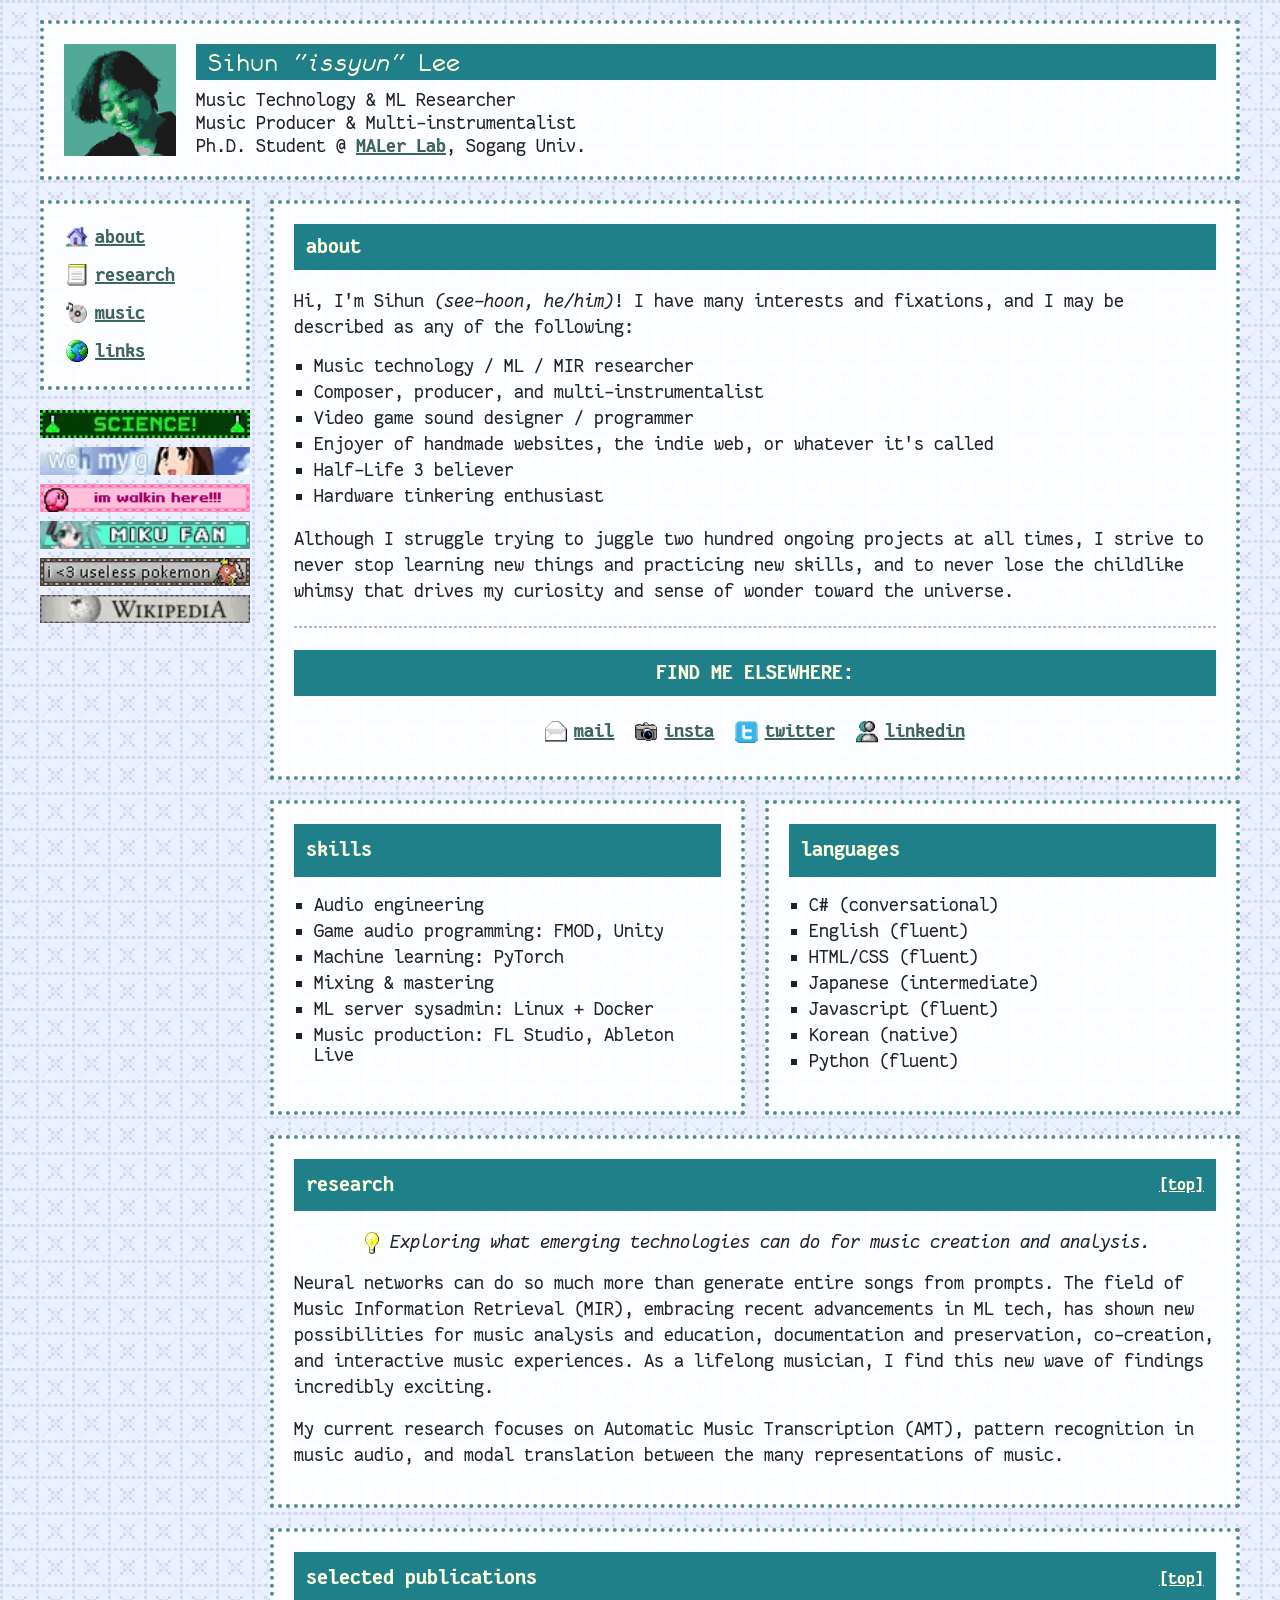
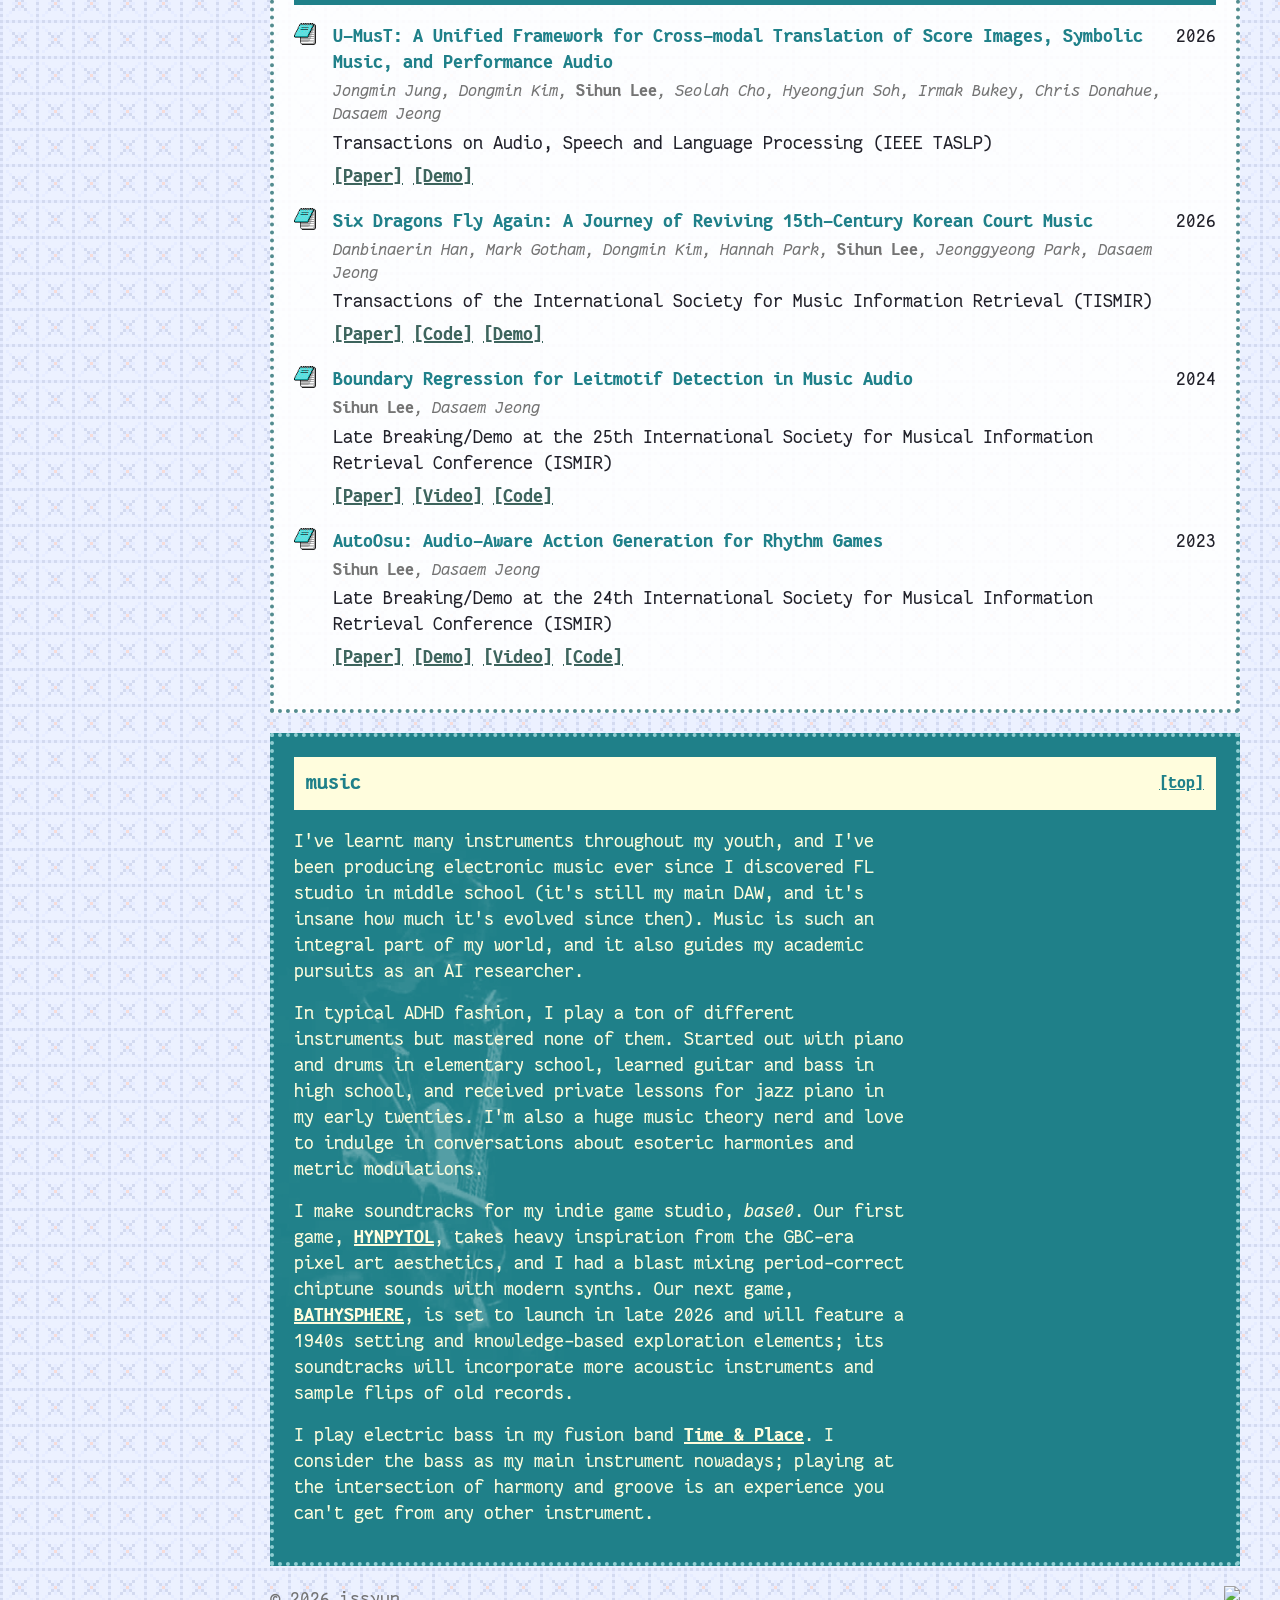
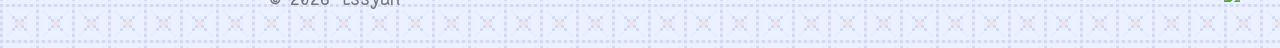
==== commit 6eb67f28: "add: content for 'skills' and 'languages'" ====
--- a/index.html
+++ b/index.html
@@ -89,6 +89,32 @@
                     </ul>
                 </div>
 
+                <div class="two-col" id="skills-langs">
+                    <div class="content" id="skills">
+                        <h2><p>skills</p></h2>
+                        <ul>
+                            <li>Audio engineering</li>
+                            <li>Game audio programming: FMOD, Unity</li>
+                            <li>Machine learning: PyTorch</li>
+                            <li>Mixing & mastering</li>
+                            <li>ML server sysadmin: Linux + Docker</li>
+                            <li>Music production: FL Studio, Ableton Live</li>
+                        </ul>
+                    </div>
+                    <div class="content" id="langs">
+                        <h2><p>languages</p></h2>
+                        <ul>
+                            <li>C# (conversational)</li>
+                            <li>English (fluent)</li>
+                            <li>HTML/CSS (fluent)</li>
+                            <li>Japanese (intermediate)</li>
+                            <li>Javascript (fluent)</li>
+                            <li>Korean (native)</li>
+                            <li>Python (fluent)</li>
+                        </ul>
+                    </div>
+                </div>
+
                 <div class="content" id="research">
                     <h2><p>research</p><a href="#top">[top]</a></h2>
                     <p id="catch">
--- a/css/styles.css
+++ b/css/styles.css
@@ -164,6 +164,10 @@
     margin-bottom: 2rem;
 }
 
+nav ul {
+    margin-bottom: 0;
+}
+
 nav li {
     display: flex;
     align-items: center;
@@ -189,6 +193,12 @@
     border: 0.4rem dotted rgb(83, 140, 143);
     padding: 2rem;
     margin-bottom: 2rem;
+}
+
+.two-col {
+    display: grid;
+    grid-template-columns: 1fr 1fr;
+    gap: 2rem;
 }
 
 .bib-item {
@@ -393,6 +403,14 @@
         margin-bottom: 1.2rem;
     }
 
+    h2 {
+        font-size: 1.8rem;
+    }
+
+    h2 p {
+        font-size: 1.8rem;
+    }
+
     #pfp {
         width: 100%;
         object-fit: cover;
@@ -463,6 +481,10 @@
         margin-bottom: 1.5rem;
     }
 
+    .two-col {
+        gap: 1rem;
+    }
+
     .content {
         border-width: 0.3rem;
         padding: 1rem;
